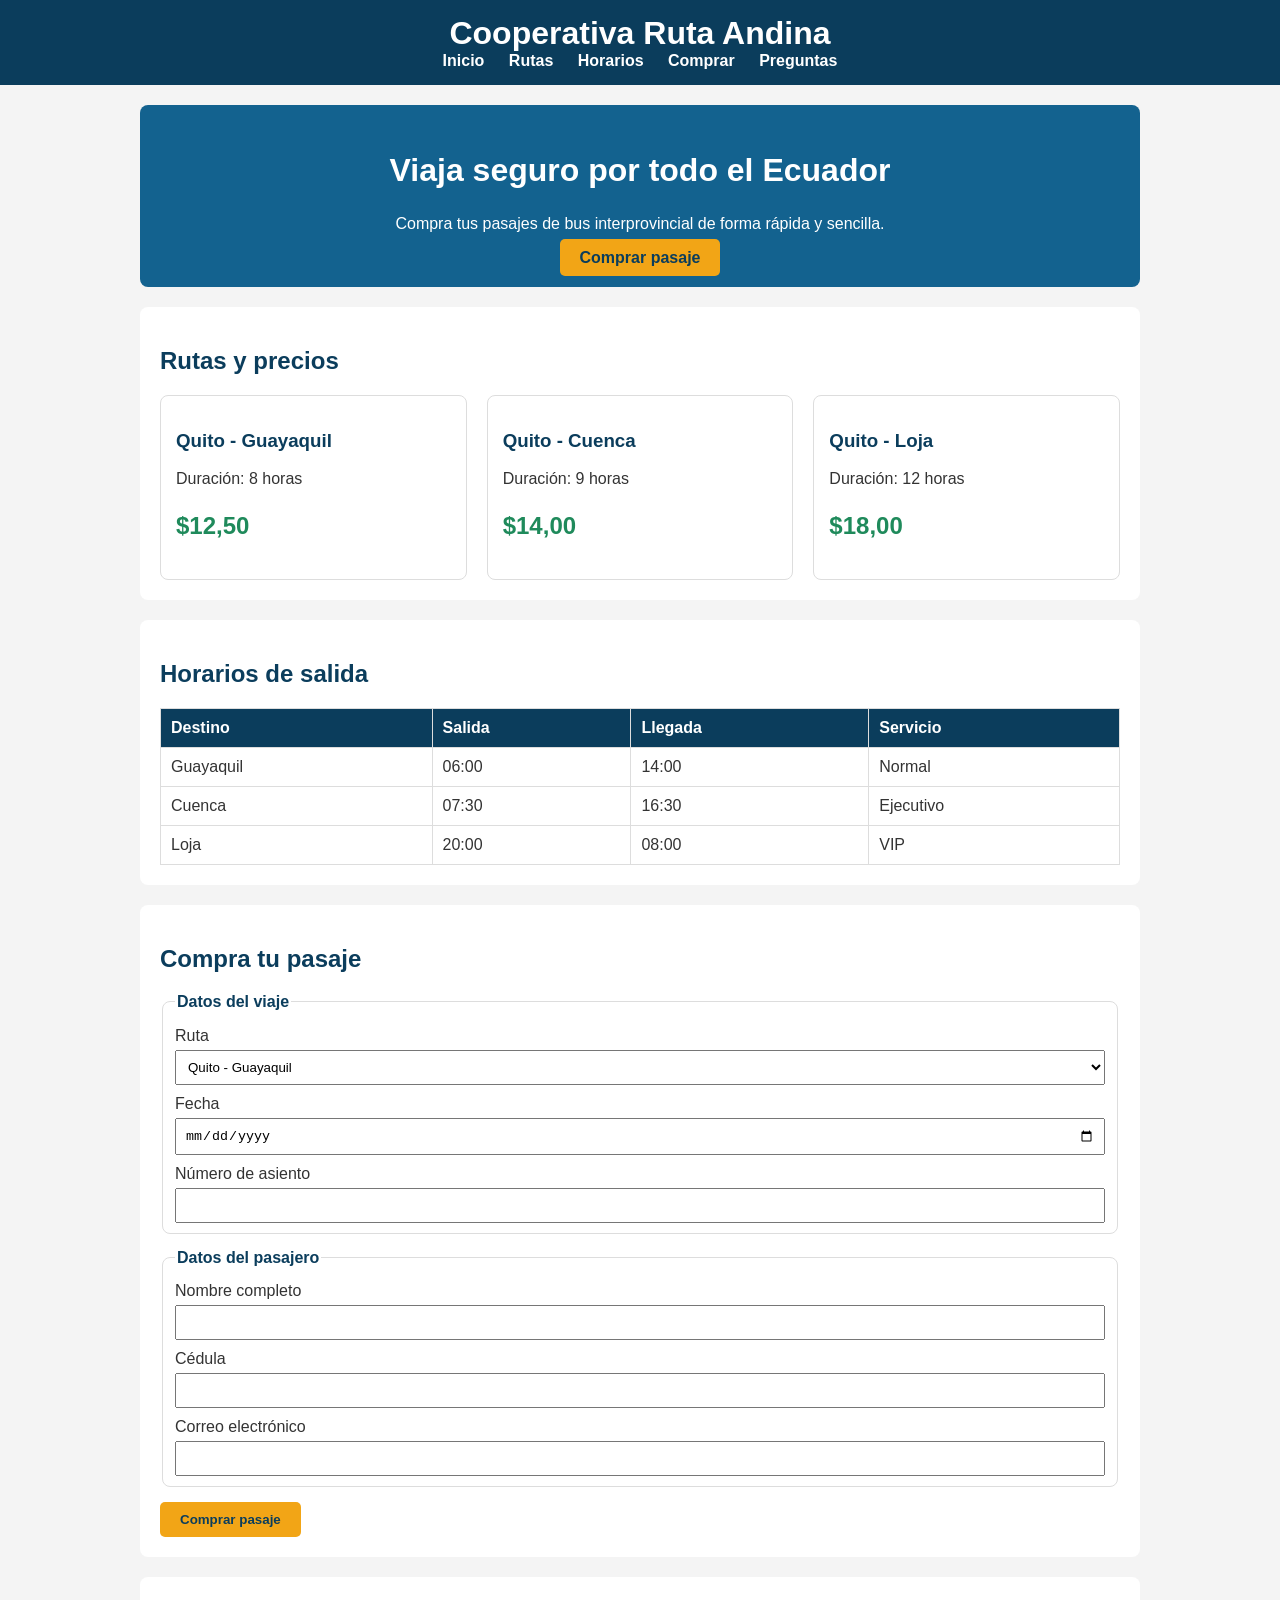
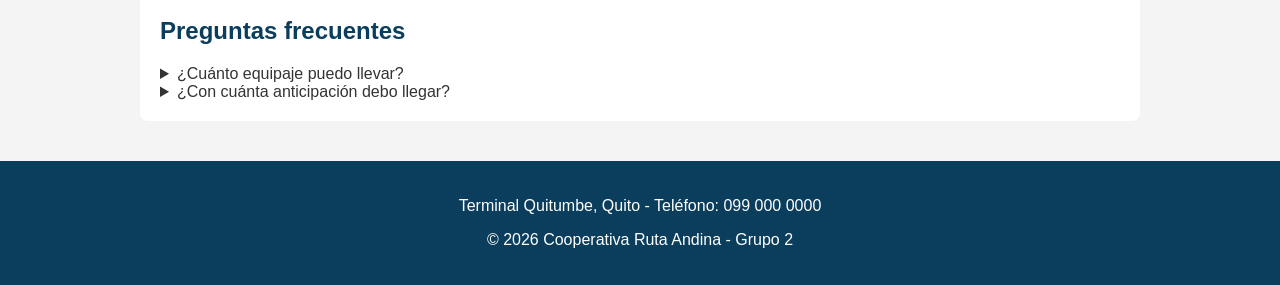
==== index.html @ 3ed06ca1 "Venta de Pasajes para Cooperativa de Buses Interprovinciales." ====
<!DOCTYPE html>
<html lang="es">
<head>
  <meta charset="UTF-8">
  <meta name="viewport" content="width=device-width, initial-scale=1.0">
  <title>Ruta Andina - Venta de Pasajes</title>

  <style>
    /* ===== Estilos generales ===== */
    body {
      margin: 0;
      font-family: Arial, Helvetica, sans-serif;
      background-color: #f4f4f4;
      color: #333333;
    }

    h1, h2, h3 {
      color: #0b3d5c;
    }

    /* ===== Encabezado y menú ===== */
    header {
      background-color: #0b3d5c;
      padding: 15px 30px;
      text-align: center;
    }

    header h1 {
      color: #ffffff;
      margin: 0;
    }

    nav a {
      color: #ffffff;
      text-decoration: none;
      margin: 0 10px;
      font-weight: bold;
    }

    nav a:hover {
      color: #f2a516;
    }

    /* ===== Contenido principal ===== */
    main {
      max-width: 1000px;
      margin: 0 auto;
      padding: 20px;
    }

    section {
      background-color: #ffffff;
      padding: 20px;
      margin-bottom: 20px;
      border-radius: 8px;
    }

    /* Portada */
    #inicio {
      background-color: #13628f;
      color: #ffffff;
      text-align: center;
    }

    #inicio h2 {
      color: #ffffff;
      font-size: 32px;
    }

    /* ===== Tarjetas de rutas ===== */
    .rutas {
      display: flex;
      flex-wrap: wrap;
      gap: 20px;
    }

    article {
      flex: 1;
      min-width: 250px;
      border: 1px solid #dddddd;
      border-radius: 8px;
      padding: 15px;
    }

    .precio {
      font-size: 24px;
      font-weight: bold;
      color: #1f8a5b;
    }

    /* ===== Botones ===== */
    button,
    .boton {
      background-color: #f2a516;
      color: #0b3d5c;
      border: none;
      padding: 10px 20px;
      border-radius: 5px;
      font-weight: bold;
      text-decoration: none;
      cursor: pointer;
    }

    button:hover,
    .boton:hover {
      background-color: #d68d00;
    }

    /* ===== Tabla de horarios ===== */
    table {
      width: 100%;
      border-collapse: collapse;
    }

    th, td {
      border: 1px solid #dddddd;
      padding: 10px;
      text-align: left;
    }

    th {
      background-color: #0b3d5c;
      color: #ffffff;
    }

    /* ===== Formulario ===== */
    fieldset {
      border: 1px solid #dddddd;
      border-radius: 8px;
      margin-bottom: 15px;
    }

    legend {
      font-weight: bold;
      color: #0b3d5c;
    }

    label {
      display: block;
      margin-top: 10px;
    }

    input,
    select {
      width: 100%;
      padding: 8px;
      margin-top: 5px;
      box-sizing: border-box;
    }

    /* ===== Pie de página ===== */
    footer {
      background-color: #0b3d5c;
      color: #ffffff;
      text-align: center;
      padding: 20px;
    }

    /* ===== Celulares ===== */
    @media (max-width: 600px) {
      nav a {
        display: block;
        margin: 8px 0;
      }
    }
  </style>
</head>

<body>

  <!-- ENCABEZADO: nombre de la cooperativa y menú -->
  <header>
    <h1>Cooperativa Ruta Andina</h1>
    <nav>
      <a href="#inicio">Inicio</a>
      <a href="#rutas">Rutas</a>
      <a href="#horarios">Horarios</a>
      <a href="#comprar">Comprar</a>
      <a href="#preguntas">Preguntas</a>
    </nav>
  </header>

  <!-- CONTENIDO PRINCIPAL -->
  <main>

    <!-- Portada -->
    <section id="inicio">
      <h2>Viaja seguro por todo el Ecuador</h2>
      <p>Compra tus pasajes de bus interprovincial de forma rápida y sencilla.</p>
      <a href="#comprar" class="boton">Comprar pasaje</a>
    </section>

    <!-- Rutas y precios -->
    <section id="rutas">
      <h2>Rutas y precios</h2>
      <div class="rutas">
        <article>
          <h3>Quito - Guayaquil</h3>
          <p>Duración: 8 horas</p>
          <p class="precio">$12,50</p>
        </article>
        <article>
          <h3>Quito - Cuenca</h3>
          <p>Duración: 9 horas</p>
          <p class="precio">$14,00</p>
        </article>
        <article>
          <h3>Quito - Loja</h3>
          <p>Duración: 12 horas</p>
          <p class="precio">$18,00</p>
        </article>
      </div>
    </section>

    <!-- Horarios -->
    <section id="horarios">
      <h2>Horarios de salida</h2>
      <table>
        <thead>
          <tr>
            <th>Destino</th>
            <th>Salida</th>
            <th>Llegada</th>
            <th>Servicio</th>
          </tr>
        </thead>
        <tbody>
          <tr>
            <td>Guayaquil</td>
            <td>06:00</td>
            <td>14:00</td>
            <td>Normal</td>
          </tr>
          <tr>
            <td>Cuenca</td>
            <td>07:30</td>
            <td>16:30</td>
            <td>Ejecutivo</td>
          </tr>
          <tr>
            <td>Loja</td>
            <td>20:00</td>
            <td>08:00</td>
            <td>VIP</td>
          </tr>
        </tbody>
      </table>
    </section>

    <!-- Formulario de compra -->
    <section id="comprar">
      <h2>Compra tu pasaje</h2>
      <form>
        <fieldset>
          <legend>Datos del viaje</legend>

          <label for="ruta">Ruta</label>
          <select id="ruta" name="ruta">
            <option>Quito - Guayaquil</option>
            <option>Quito - Cuenca</option>
            <option>Quito - Loja</option>
          </select>

          <label for="fecha">Fecha</label>
          <input type="date" id="fecha" name="fecha" required>

          <label for="asiento">Número de asiento</label>
          <input type="number" id="asiento" name="asiento" min="1" max="40" required>
        </fieldset>

        <fieldset>
          <legend>Datos del pasajero</legend>

          <label for="nombre">Nombre completo</label>
          <input type="text" id="nombre" name="nombre" required>

          <label for="cedula">Cédula</label>
          <input type="text" id="cedula" name="cedula" required>

          <label for="correo">Correo electrónico</label>
          <input type="email" id="correo" name="correo" required>
        </fieldset>

        <button type="submit">Comprar pasaje</button>
      </form>
    </section>

    <!-- Preguntas frecuentes -->
    <section id="preguntas">
      <h2>Preguntas frecuentes</h2>
      <details>
        <summary>¿Cuánto equipaje puedo llevar?</summary>
        <p>Una maleta de hasta 25 kg y un bolso de mano.</p>
      </details>
      <details>
        <summary>¿Con cuánta anticipación debo llegar?</summary>
        <p>30 minutos antes de la salida.</p>
      </details>
    </section>

  </main>

  <!-- PIE DE PÁGINA -->
  <footer>
    <p>Terminal Quitumbe, Quito - Teléfono: 099 000 0000</p>
    <p>&copy; 2026 Cooperativa Ruta Andina - Grupo 2</p>
  </footer>

</body>
</html>
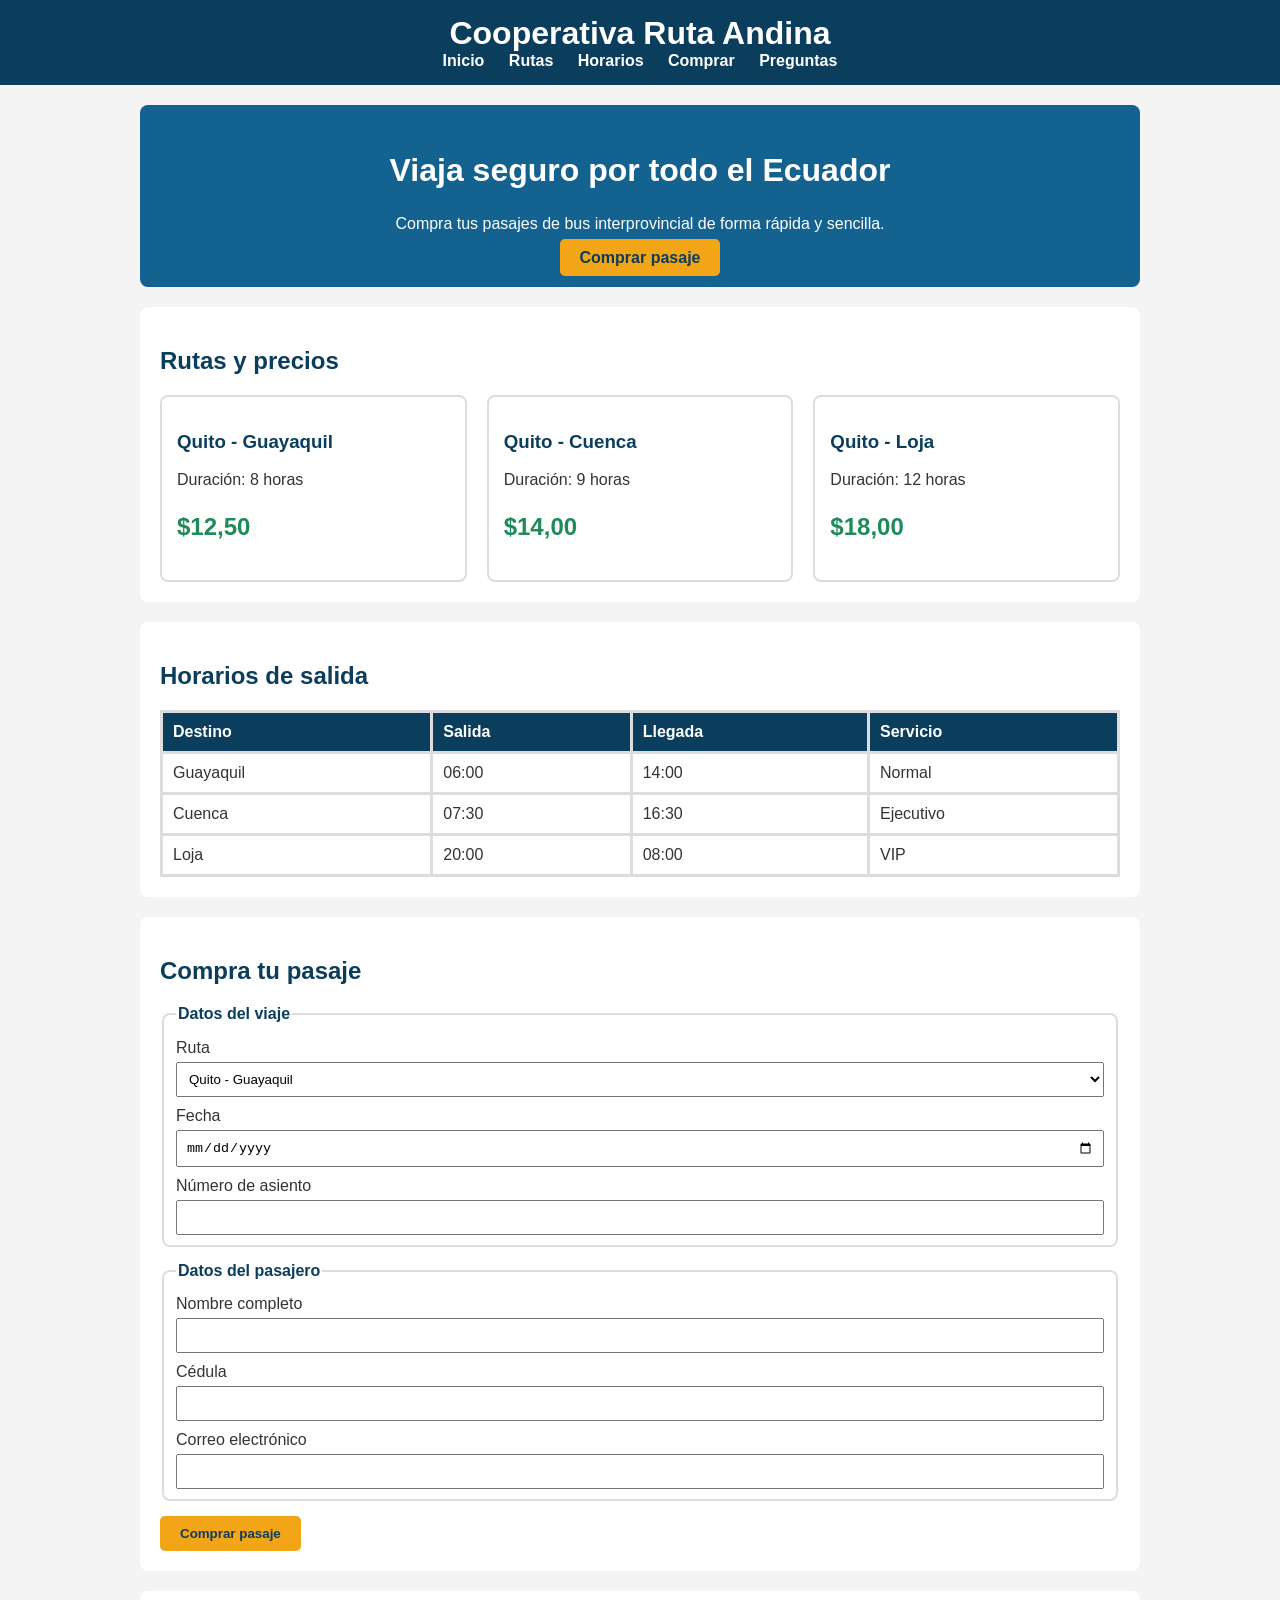
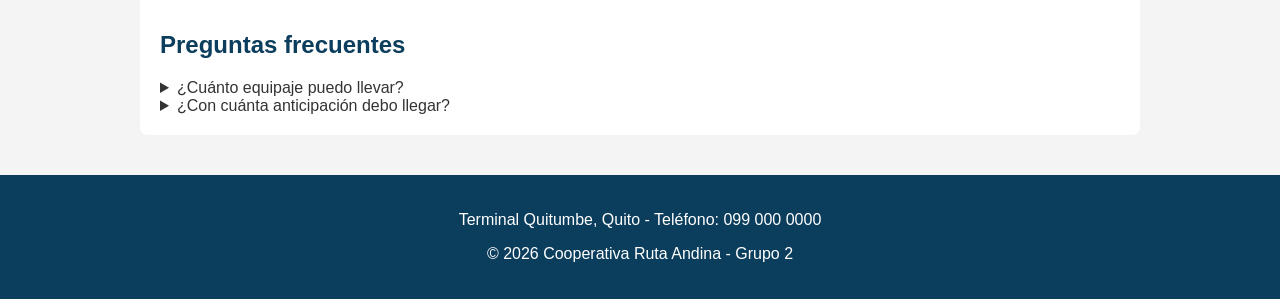
==== commit 87dde451: "Increase border thickness in CSS styles" ====
--- a/index.html
+++ b/index.html
@@ -77,7 +77,7 @@
     article {
       flex: 1;
       min-width: 250px;
-      border: 1px solid #dddddd;
+      border: 2px solid #dddddd;
       border-radius: 8px;
       padding: 15px;
     }
@@ -113,7 +113,7 @@
     }
 
     th, td {
-      border: 1px solid #dddddd;
+      border: 3px solid #dddddd;
       padding: 10px;
       text-align: left;
     }
@@ -125,7 +125,7 @@
 
     /* ===== Formulario ===== */
     fieldset {
-      border: 1px solid #dddddd;
+      border: 2px solid #dddddd;
       border-radius: 8px;
       margin-bottom: 15px;
     }
